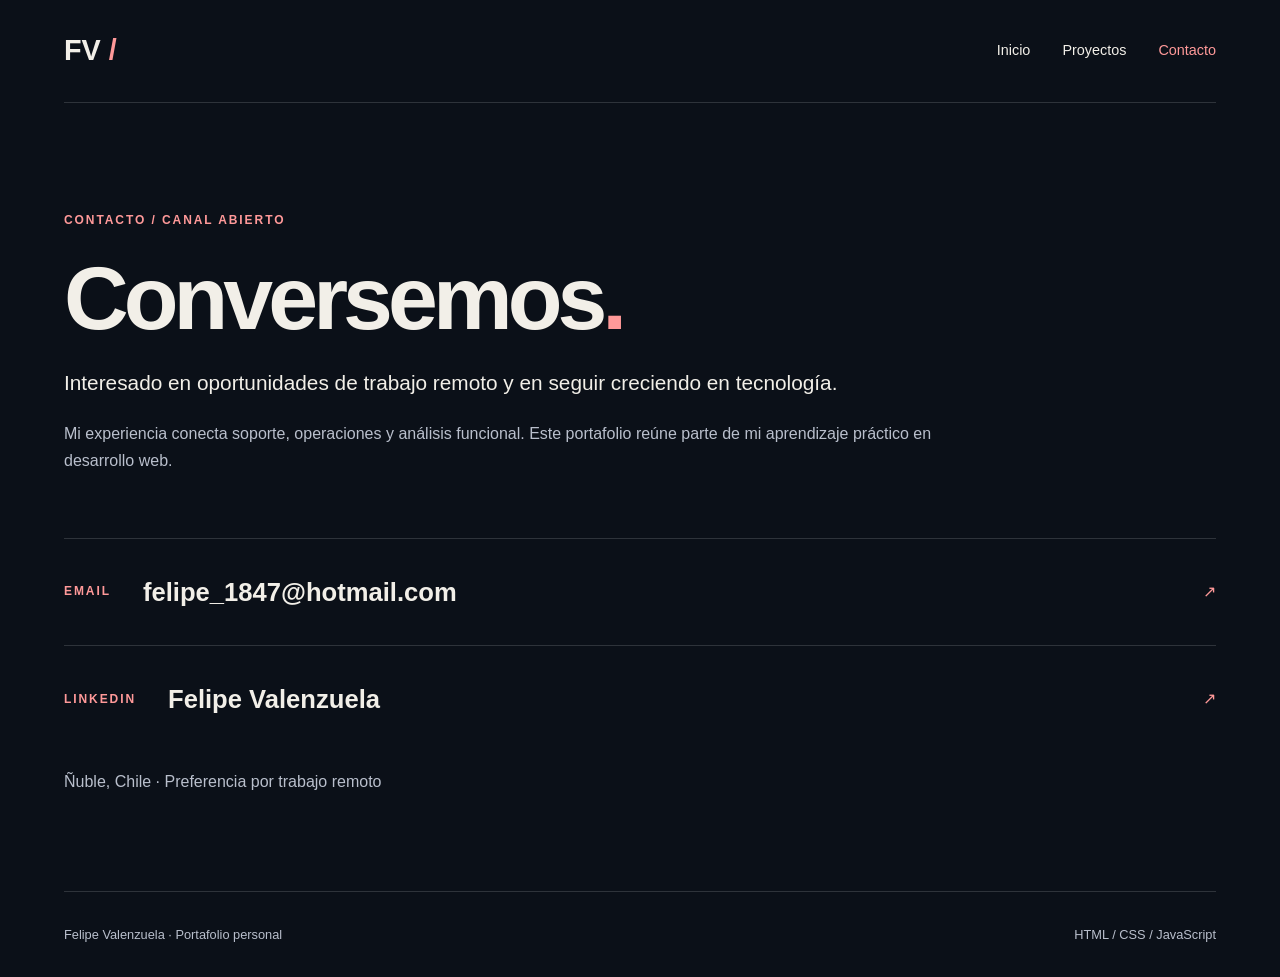
==== contact.html @ 897412e1 "Create personal portfolio with recent Codecademy projects" ====
<!doctype html>
<html lang="es"><head><meta charset="utf-8"><meta name="viewport" content="width=device-width, initial-scale=1"><title>Contacto | Felipe Valenzuela</title><meta name="description" content="Portafolio de Felipe Valenzuela, Ingeniero en Informática y estudiante de desarrollo web."><link rel="stylesheet" href="styles.css"><link rel="icon" href="assets/favicon.svg" type="image/svg+xml"></head>
<body><a class="skip" href="#main">Saltar al contenido</a><header><a class="brand" href="index.html" aria-label="Felipe Valenzuela, inicio">FV<span aria-hidden="true"> / </span></a><nav aria-label="Principal"><a href="index.html" >Inicio</a><a href="index.html#projects">Proyectos</a><a href="contact.html" aria-current="page">Contacto</a></nav></header>
<main id="main"><section class="contact hero"><div><p class="eyebrow">CONTACTO / CANAL ABIERTO</p><h1>Conversemos<span>.</span></h1><p class="lead">Interesado en oportunidades de trabajo remoto y en seguir creciendo en tecnología.</p><p>Mi experiencia conecta soporte, operaciones y análisis funcional. Este portafolio reúne parte de mi aprendizaje práctico en desarrollo web.</p></div></section><section class="contact-list" aria-label="Medios de contacto"><a href="mailto:felipe_1847@hotmail.com"><span class="eyebrow">EMAIL</span><strong>felipe_1847@hotmail.com</strong><span aria-hidden="true">↗</span></a><a href="https://www.linkedin.com/in/felipevalenzuelahurtado"><span class="eyebrow">LINKEDIN</span><strong>Felipe Valenzuela</strong><span aria-hidden="true">↗</span></a><p>Ñuble, Chile · Preferencia por trabajo remoto</p></section></main><footer><span>Felipe Valenzuela · Portafolio personal</span><span>HTML / CSS / JavaScript</span></footer></body></html>
---- styles.css ----
:root{color-scheme:dark;--bg:#0b1018;--panel:#131b27;--text:#f2efe8;--muted:#b9bfcc;--accent:#ff9999}
*{box-sizing:border-box}html{scroll-behavior:smooth;scroll-padding-top:2rem}body{margin:0;background:var(--bg);color:var(--text);font-family:Arial,Helvetica,sans-serif;line-height:1.65}
a{color:inherit}header,main,footer{width:min(1180px,90%);margin:auto}header{display:flex;justify-content:space-between;align-items:center;padding:1.7rem 0;border-bottom:1px solid #ffffff25}nav{display:flex;gap:2rem}nav a{text-decoration:none;font-size:.9rem}nav a[aria-current],nav a:hover{color:var(--accent)}.brand{font-size:1.8rem;font-weight:bold;text-decoration:none}.brand span{color:var(--accent)}
.hero{display:grid;grid-template-columns:1.3fr 1fr;gap:5rem;align-items:center;padding:6rem 0}.eyebrow{font-size:.75rem;letter-spacing:.16em;color:var(--accent);font-weight:bold}h1{font-size:clamp(3.2rem,7vw,6.5rem);line-height:1.05;letter-spacing:-.055em;margin:1.3rem 0}h1 span{color:var(--accent)}h2{font-size:clamp(2rem,4vw,3rem);line-height:1.2;letter-spacing:-.035em}h3{font-size:1.45rem;margin:.6rem 0}p{color:var(--muted)}.lead{font-size:1.3rem;color:var(--text)}.button{display:inline-block;background:var(--accent);color:#211016;border:0;padding:1rem 1.5rem;font:inherit;font-weight:bold;text-decoration:none;border-radius:4px;cursor:pointer;margin-top:1rem}.button:hover{background:#ffbdbd}.button:disabled{opacity:.5}
.signal{padding:2rem;border:1px solid #ffffff25;background:linear-gradient(#131b2790,#131b27e8),url('assets/galaxy.jpg') center/cover;text-align:center;min-width:0}.orbit{border:1px solid #ff999955;border-radius:50%;width:210px;height:210px;display:grid;place-items:center;margin:2rem auto;outline:1px solid #ffffff20;outline-offset:15px}.orbit span{font-size:4rem;color:var(--accent);letter-spacing:-.1em}
.about{padding:3rem 0 5rem;border-top:1px solid #ffffff25}.about>p:not(.eyebrow){max-width:760px}.skills{display:flex;flex-wrap:wrap;gap:.7rem;margin-top:2rem}.skills span,.tech{font-size:.8rem}.skills span{padding:.5rem .9rem;border:1px solid #ffffff30}.section-heading{display:flex;justify-content:space-between;align-items:end;gap:2rem;margin-bottom:2rem}.grid{display:grid;grid-template-columns:1fr 1fr;gap:1.5rem}.card{background:var(--panel);border:1px solid #ffffff20;overflow:hidden}.card img{width:100%;height:auto;display:block}.card-content{padding:1.6rem}.project-link{display:inline-block;margin-top:1rem;text-underline-offset:.4rem}.project-link span{color:var(--accent)}.tech{color:var(--accent)}
.transmission{margin:5rem 0;padding:2.5rem;border:1px solid #ff999970;background:linear-gradient(110deg,#291720,#111722)}#mission-message{color:var(--text);font-size:1.2rem;min-height:4rem}footer{border-top:1px solid #ffffff25;padding:2rem 0;display:flex;justify-content:space-between;gap:1rem;font-size:.8rem;color:var(--muted)}.contact.hero{grid-template-columns:1fr;padding-bottom:3rem;max-width:900px;margin:0}.contact-list{margin-bottom:6rem}.contact-list a{display:flex;align-items:center;gap:2rem;padding:2rem 0;border-top:1px solid #ffffff25;text-decoration:none;overflow-wrap:anywhere}.contact-list strong{font-size:clamp(1rem,3vw,1.6rem)}.contact-list a>span:last-child{margin-left:auto;color:var(--accent)}
:focus-visible{outline:3px solid #ffe58a;outline-offset:5px}.skip{position:absolute;top:-100px;left:1rem;background:var(--accent);color:#111;padding:.7rem;z-index:10}.skip:focus{top:1rem}
@media(max-width:760px){.hero{grid-template-columns:1fr;gap:2rem;padding:3rem 0}.signal{max-width:100%}.grid{grid-template-columns:1fr}.section-heading{display:block}nav{gap:1rem}.transmission{padding:1.5rem}.contact-list a{flex-wrap:wrap;gap:.7rem}.contact-list a .eyebrow{width:100%}footer{flex-direction:column}.orbit{width:170px;height:170px}}
@media(prefers-reduced-motion:reduce){html{scroll-behavior:auto}}
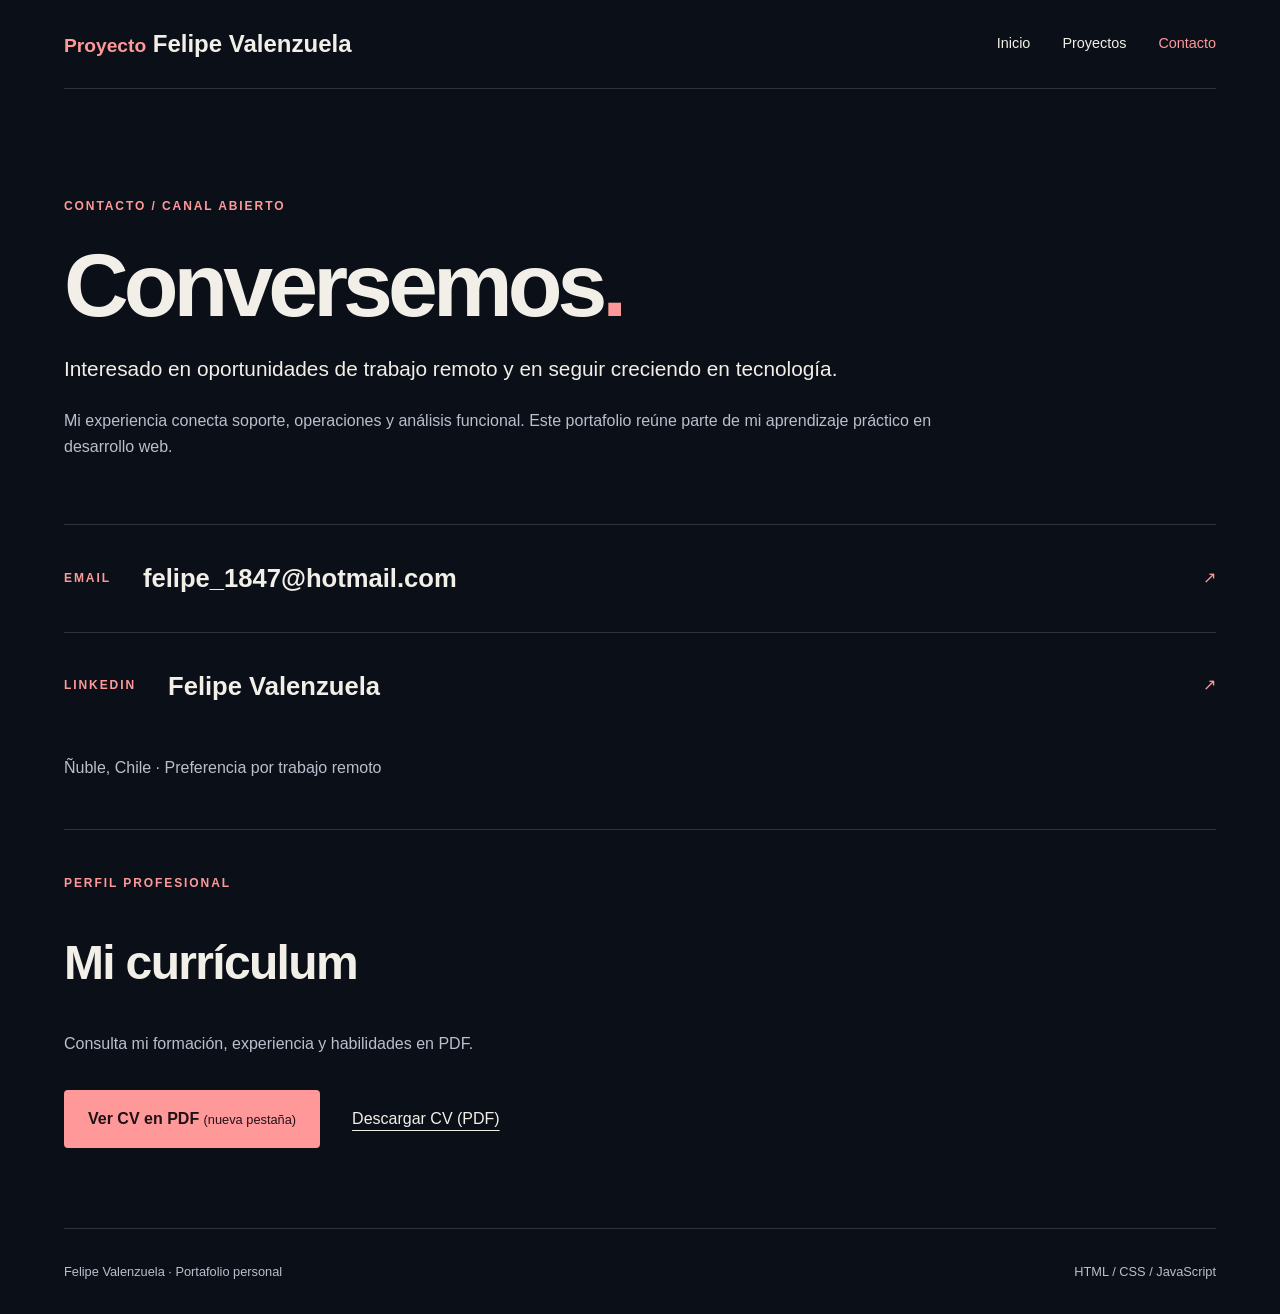
==== commit b0f8a413: "Add downloadable CV and full project name to header" ====
--- a/contact.html
+++ b/contact.html
@@ -1,4 +1,4 @@
 <!doctype html>
 <html lang="es"><head><meta charset="utf-8"><meta name="viewport" content="width=device-width, initial-scale=1"><title>Contacto | Felipe Valenzuela</title><meta name="description" content="Portafolio de Felipe Valenzuela, Ingeniero en Informática y estudiante de desarrollo web."><link rel="stylesheet" href="styles.css"><link rel="icon" href="assets/favicon.svg" type="image/svg+xml"></head>
-<body><a class="skip" href="#main">Saltar al contenido</a><header><a class="brand" href="index.html" aria-label="Felipe Valenzuela, inicio">FV<span aria-hidden="true"> / </span></a><nav aria-label="Principal"><a href="index.html" >Inicio</a><a href="index.html#projects">Proyectos</a><a href="contact.html" aria-current="page">Contacto</a></nav></header>
-<main id="main"><section class="contact hero"><div><p class="eyebrow">CONTACTO / CANAL ABIERTO</p><h1>Conversemos<span>.</span></h1><p class="lead">Interesado en oportunidades de trabajo remoto y en seguir creciendo en tecnología.</p><p>Mi experiencia conecta soporte, operaciones y análisis funcional. Este portafolio reúne parte de mi aprendizaje práctico en desarrollo web.</p></div></section><section class="contact-list" aria-label="Medios de contacto"><a href="mailto:felipe_1847@hotmail.com"><span class="eyebrow">EMAIL</span><strong>felipe_1847@hotmail.com</strong><span aria-hidden="true">↗</span></a><a href="https://www.linkedin.com/in/felipevalenzuelahurtado"><span class="eyebrow">LINKEDIN</span><strong>Felipe Valenzuela</strong><span aria-hidden="true">↗</span></a><p>Ñuble, Chile · Preferencia por trabajo remoto</p></section></main><footer><span>Felipe Valenzuela · Portafolio personal</span><span>HTML / CSS / JavaScript</span></footer></body></html>+<body><a class="skip" href="#main">Saltar al contenido</a><header><a class="brand" href="index.html" aria-label="Proyecto Felipe Valenzuela, inicio"><span>Proyecto</span> Felipe Valenzuela</a><nav aria-label="Principal"><a href="index.html" >Inicio</a><a href="index.html#projects">Proyectos</a><a href="contact.html" aria-current="page">Contacto</a></nav></header>
+<main id="main"><section class="contact hero"><div><p class="eyebrow">CONTACTO / CANAL ABIERTO</p><h1>Conversemos<span>.</span></h1><p class="lead">Interesado en oportunidades de trabajo remoto y en seguir creciendo en tecnología.</p><p>Mi experiencia conecta soporte, operaciones y análisis funcional. Este portafolio reúne parte de mi aprendizaje práctico en desarrollo web.</p></div></section><section class="contact-list" aria-label="Medios de contacto"><a href="mailto:felipe_1847@hotmail.com"><span class="eyebrow">EMAIL</span><strong>felipe_1847@hotmail.com</strong><span aria-hidden="true">↗</span></a><a href="https://www.linkedin.com/in/felipevalenzuelahurtado"><span class="eyebrow">LINKEDIN</span><strong>Felipe Valenzuela</strong><span aria-hidden="true">↗</span></a><p>Ñuble, Chile · Preferencia por trabajo remoto</p></section><section class="cv-section" aria-labelledby="cv-title"><p class="eyebrow">PERFIL PROFESIONAL</p><h2 id="cv-title">Mi currículum</h2><p>Consulta mi formación, experiencia y habilidades en PDF.</p><div class="cv-actions"><a class="button" href="assets/Felipe_Valenzuela_CV.pdf" target="_blank" rel="noopener">Ver CV en PDF <span class="link-note">(nueva pestaña)</span></a><a class="project-link" href="assets/Felipe_Valenzuela_CV.pdf" download="Felipe_Valenzuela_CV.pdf">Descargar CV (PDF)</a></div></section></main><footer><span>Felipe Valenzuela · Portafolio personal</span><span>HTML / CSS / JavaScript</span></footer></body></html>
--- a/styles.css
+++ b/styles.css
@@ -5,7 +5,12 @@
 .hero{display:grid;grid-template-columns:1.3fr 1fr;gap:5rem;align-items:center;padding:6rem 0}.eyebrow{font-size:.75rem;letter-spacing:.16em;color:var(--accent);font-weight:bold}h1{font-size:clamp(3.2rem,7vw,6.5rem);line-height:1.05;letter-spacing:-.055em;margin:1.3rem 0}h1 span{color:var(--accent)}h2{font-size:clamp(2rem,4vw,3rem);line-height:1.2;letter-spacing:-.035em}h3{font-size:1.45rem;margin:.6rem 0}p{color:var(--muted)}.lead{font-size:1.3rem;color:var(--text)}.button{display:inline-block;background:var(--accent);color:#211016;border:0;padding:1rem 1.5rem;font:inherit;font-weight:bold;text-decoration:none;border-radius:4px;cursor:pointer;margin-top:1rem}.button:hover{background:#ffbdbd}.button:disabled{opacity:.5}
 .signal{padding:2rem;border:1px solid #ffffff25;background:linear-gradient(#131b2790,#131b27e8),url('assets/galaxy.jpg') center/cover;text-align:center;min-width:0}.orbit{border:1px solid #ff999955;border-radius:50%;width:210px;height:210px;display:grid;place-items:center;margin:2rem auto;outline:1px solid #ffffff20;outline-offset:15px}.orbit span{font-size:4rem;color:var(--accent);letter-spacing:-.1em}
 .about{padding:3rem 0 5rem;border-top:1px solid #ffffff25}.about>p:not(.eyebrow){max-width:760px}.skills{display:flex;flex-wrap:wrap;gap:.7rem;margin-top:2rem}.skills span,.tech{font-size:.8rem}.skills span{padding:.5rem .9rem;border:1px solid #ffffff30}.section-heading{display:flex;justify-content:space-between;align-items:end;gap:2rem;margin-bottom:2rem}.grid{display:grid;grid-template-columns:1fr 1fr;gap:1.5rem}.card{background:var(--panel);border:1px solid #ffffff20;overflow:hidden}.card img{width:100%;height:auto;display:block}.card-content{padding:1.6rem}.project-link{display:inline-block;margin-top:1rem;text-underline-offset:.4rem}.project-link span{color:var(--accent)}.tech{color:var(--accent)}
-.transmission{margin:5rem 0;padding:2.5rem;border:1px solid #ff999970;background:linear-gradient(110deg,#291720,#111722)}#mission-message{color:var(--text);font-size:1.2rem;min-height:4rem}footer{border-top:1px solid #ffffff25;padding:2rem 0;display:flex;justify-content:space-between;gap:1rem;font-size:.8rem;color:var(--muted)}.contact.hero{grid-template-columns:1fr;padding-bottom:3rem;max-width:900px;margin:0}.contact-list{margin-bottom:6rem}.contact-list a{display:flex;align-items:center;gap:2rem;padding:2rem 0;border-top:1px solid #ffffff25;text-decoration:none;overflow-wrap:anywhere}.contact-list strong{font-size:clamp(1rem,3vw,1.6rem)}.contact-list a>span:last-child{margin-left:auto;color:var(--accent)}
+footer{border-top:1px solid #ffffff25;padding:2rem 0;display:flex;justify-content:space-between;gap:1rem;font-size:.8rem;color:var(--muted)}.contact.hero{grid-template-columns:1fr;padding-bottom:3rem;max-width:900px;margin:0}.contact-list{margin-bottom:6rem}.contact-list a{display:flex;align-items:center;gap:2rem;padding:2rem 0;border-top:1px solid #ffffff25;text-decoration:none;overflow-wrap:anywhere}.contact-list strong{font-size:clamp(1rem,3vw,1.6rem)}.contact-list a>span:last-child{margin-left:auto;color:var(--accent)}
 :focus-visible{outline:3px solid #ffe58a;outline-offset:5px}.skip{position:absolute;top:-100px;left:1rem;background:var(--accent);color:#111;padding:.7rem;z-index:10}.skip:focus{top:1rem}
-@media(max-width:760px){.hero{grid-template-columns:1fr;gap:2rem;padding:3rem 0}.signal{max-width:100%}.grid{grid-template-columns:1fr}.section-heading{display:block}nav{gap:1rem}.transmission{padding:1.5rem}.contact-list a{flex-wrap:wrap;gap:.7rem}.contact-list a .eyebrow{width:100%}footer{flex-direction:column}.orbit{width:170px;height:170px}}
+@media(max-width:760px){.hero{grid-template-columns:1fr;gap:2rem;padding:3rem 0}.signal{max-width:100%}.grid{grid-template-columns:1fr}.section-heading{display:block}nav{gap:1rem}.contact-list a{flex-wrap:wrap;gap:.7rem}.contact-list a .eyebrow{width:100%}footer{flex-direction:column}.orbit{width:170px;height:170px}}
 @media(prefers-reduced-motion:reduce){html{scroll-behavior:auto}}
+
+.project-links{display:flex;gap:1.5rem;flex-wrap:wrap}#experience-details{padding:1rem 0;max-width:760px}#experience-details li{margin:.8rem 0;color:var(--muted)}[hidden]{display:none!important}
+
+/* Keep the longer site name and CV links comfortable on mobile. */
+header{flex-wrap:wrap;gap:1.2rem 2rem}.brand{font-size:clamp(1.05rem,2.4vw,1.5rem);line-height:1.4}.brand span{font-size:.8em}.cv-section{margin:0 0 5rem;padding-top:2rem;border-top:1px solid #ffffff25}.contact-list{margin-bottom:3rem}.cv-actions{display:flex;flex-wrap:wrap;align-items:center;gap:1rem 2rem}.link-note{font-size:.8em;font-weight:normal}@media(max-width:760px){header{align-items:flex-start}.brand{width:100%}.cv-actions{align-items:flex-start;flex-direction:column}}
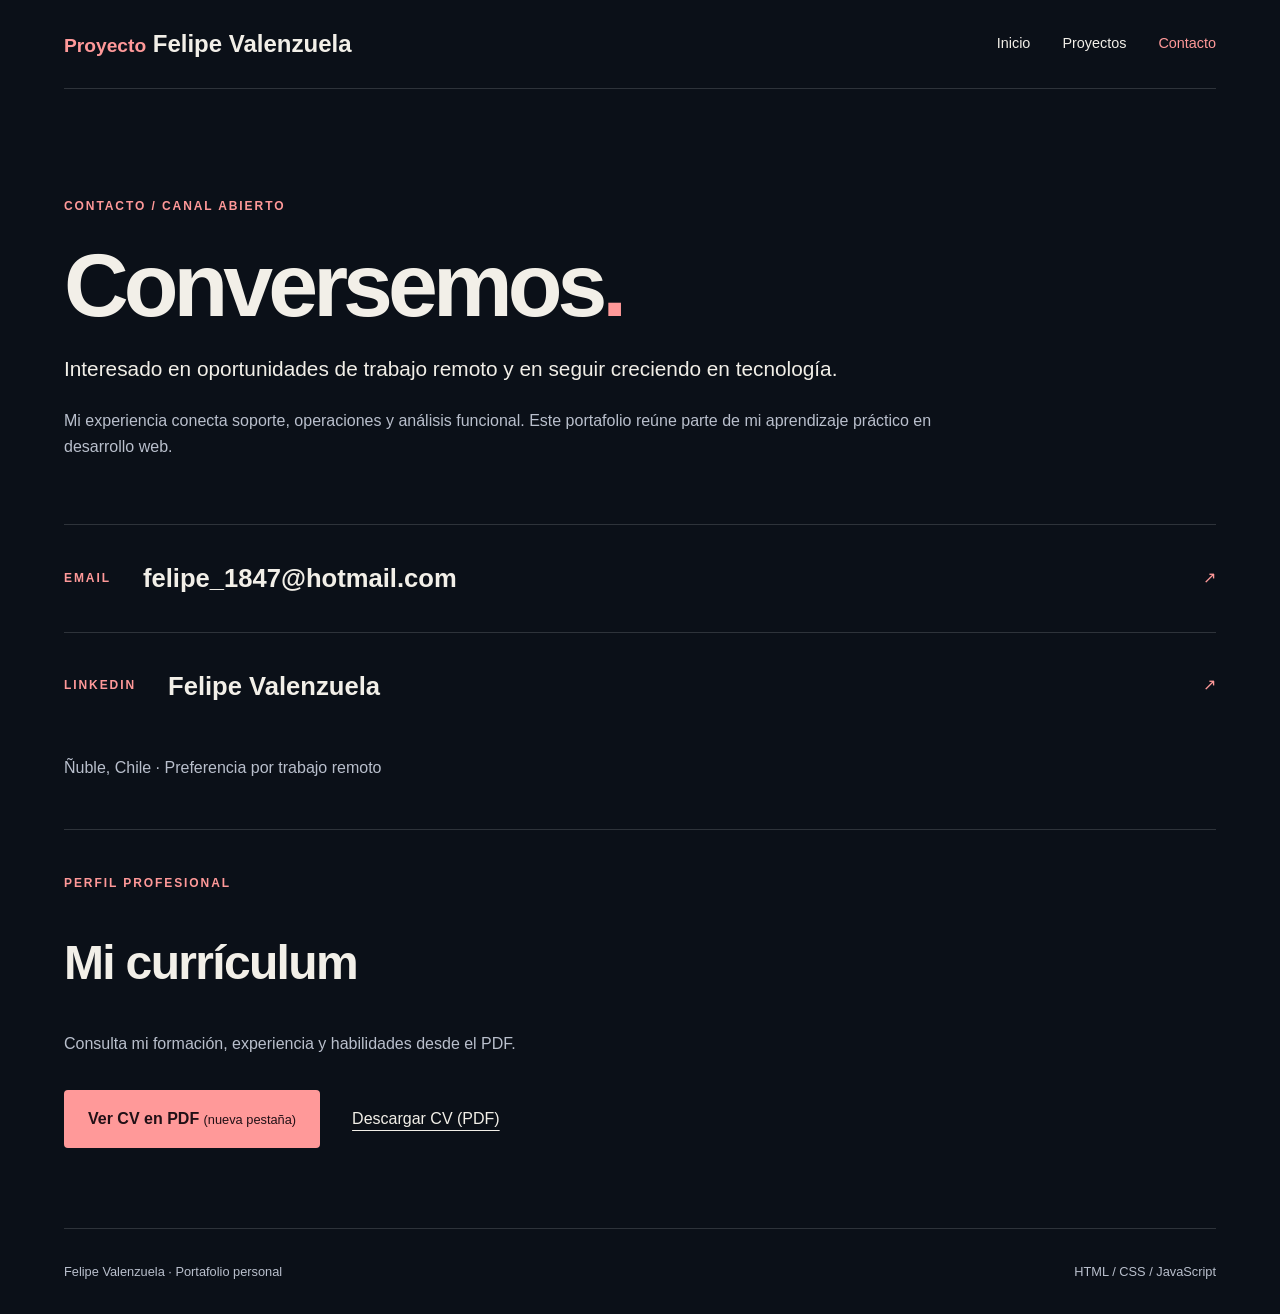
==== commit 3bc47fc0: "Adjust CV introduction wording" ====
--- a/contact.html
+++ b/contact.html
@@ -1,4 +1,4 @@
 <!doctype html>
 <html lang="es"><head><meta charset="utf-8"><meta name="viewport" content="width=device-width, initial-scale=1"><title>Contacto | Felipe Valenzuela</title><meta name="description" content="Portafolio de Felipe Valenzuela, Ingeniero en Informática y estudiante de desarrollo web."><link rel="stylesheet" href="styles.css"><link rel="icon" href="assets/favicon.svg" type="image/svg+xml"></head>
 <body><a class="skip" href="#main">Saltar al contenido</a><header><a class="brand" href="index.html" aria-label="Proyecto Felipe Valenzuela, inicio"><span>Proyecto</span> Felipe Valenzuela</a><nav aria-label="Principal"><a href="index.html" >Inicio</a><a href="index.html#projects">Proyectos</a><a href="contact.html" aria-current="page">Contacto</a></nav></header>
-<main id="main"><section class="contact hero"><div><p class="eyebrow">CONTACTO / CANAL ABIERTO</p><h1>Conversemos<span>.</span></h1><p class="lead">Interesado en oportunidades de trabajo remoto y en seguir creciendo en tecnología.</p><p>Mi experiencia conecta soporte, operaciones y análisis funcional. Este portafolio reúne parte de mi aprendizaje práctico en desarrollo web.</p></div></section><section class="contact-list" aria-label="Medios de contacto"><a href="mailto:felipe_1847@hotmail.com"><span class="eyebrow">EMAIL</span><strong>felipe_1847@hotmail.com</strong><span aria-hidden="true">↗</span></a><a href="https://www.linkedin.com/in/felipevalenzuelahurtado"><span class="eyebrow">LINKEDIN</span><strong>Felipe Valenzuela</strong><span aria-hidden="true">↗</span></a><p>Ñuble, Chile · Preferencia por trabajo remoto</p></section><section class="cv-section" aria-labelledby="cv-title"><p class="eyebrow">PERFIL PROFESIONAL</p><h2 id="cv-title">Mi currículum</h2><p>Consulta mi formación, experiencia y habilidades en PDF.</p><div class="cv-actions"><a class="button" href="assets/Felipe_Valenzuela_CV.pdf" target="_blank" rel="noopener">Ver CV en PDF <span class="link-note">(nueva pestaña)</span></a><a class="project-link" href="assets/Felipe_Valenzuela_CV.pdf" download="Felipe_Valenzuela_CV.pdf">Descargar CV (PDF)</a></div></section></main><footer><span>Felipe Valenzuela · Portafolio personal</span><span>HTML / CSS / JavaScript</span></footer></body></html>+<main id="main"><section class="contact hero"><div><p class="eyebrow">CONTACTO / CANAL ABIERTO</p><h1>Conversemos<span>.</span></h1><p class="lead">Interesado en oportunidades de trabajo remoto y en seguir creciendo en tecnología.</p><p>Mi experiencia conecta soporte, operaciones y análisis funcional. Este portafolio reúne parte de mi aprendizaje práctico en desarrollo web.</p></div></section><section class="contact-list" aria-label="Medios de contacto"><a href="mailto:felipe_1847@hotmail.com"><span class="eyebrow">EMAIL</span><strong>felipe_1847@hotmail.com</strong><span aria-hidden="true">↗</span></a><a href="https://www.linkedin.com/in/felipevalenzuelahurtado"><span class="eyebrow">LINKEDIN</span><strong>Felipe Valenzuela</strong><span aria-hidden="true">↗</span></a><p>Ñuble, Chile · Preferencia por trabajo remoto</p></section><section class="cv-section" aria-labelledby="cv-title"><p class="eyebrow">PERFIL PROFESIONAL</p><h2 id="cv-title">Mi currículum</h2><p>Consulta mi formación, experiencia y habilidades desde el PDF.</p><div class="cv-actions"><a class="button" href="assets/Felipe_Valenzuela_CV.pdf" target="_blank" rel="noopener">Ver CV en PDF <span class="link-note">(nueva pestaña)</span></a><a class="project-link" href="assets/Felipe_Valenzuela_CV.pdf" download="Felipe_Valenzuela_CV.pdf">Descargar CV (PDF)</a></div></section></main><footer><span>Felipe Valenzuela · Portafolio personal</span><span>HTML / CSS / JavaScript</span></footer></body></html>
